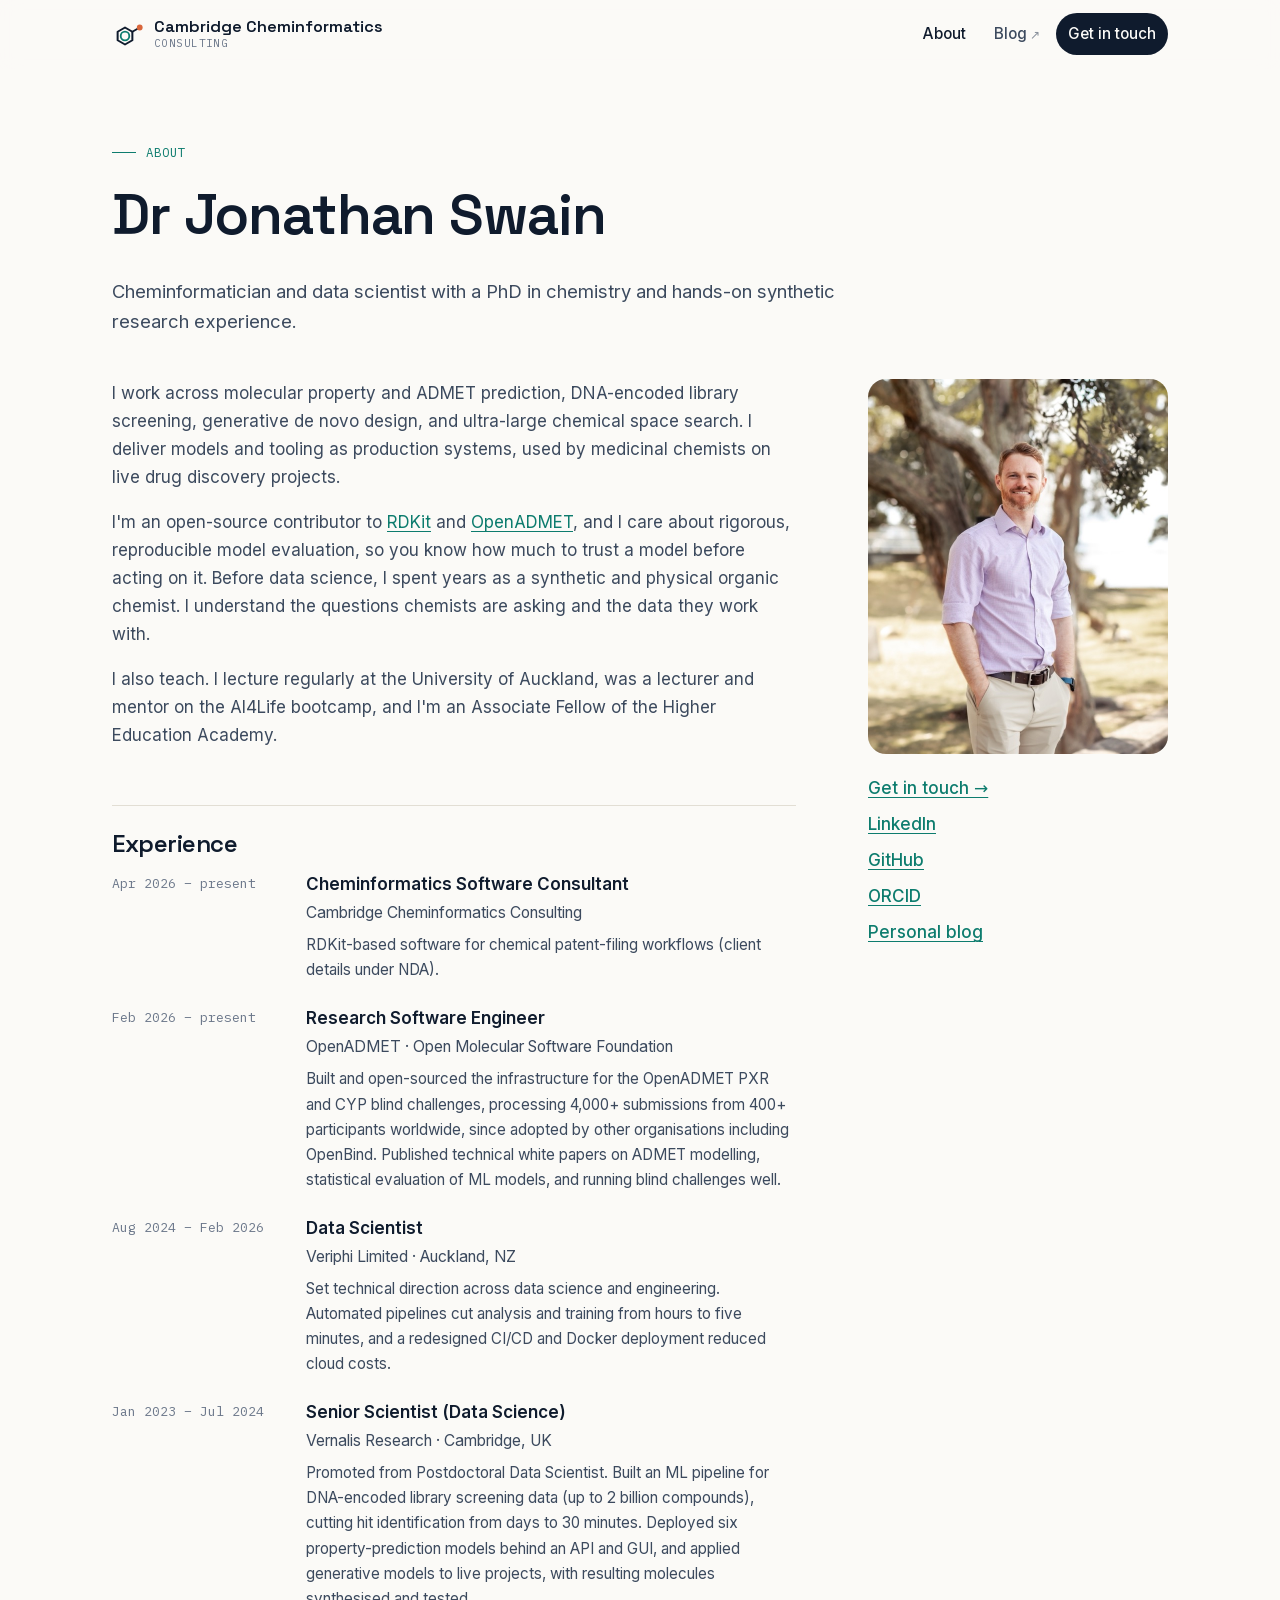
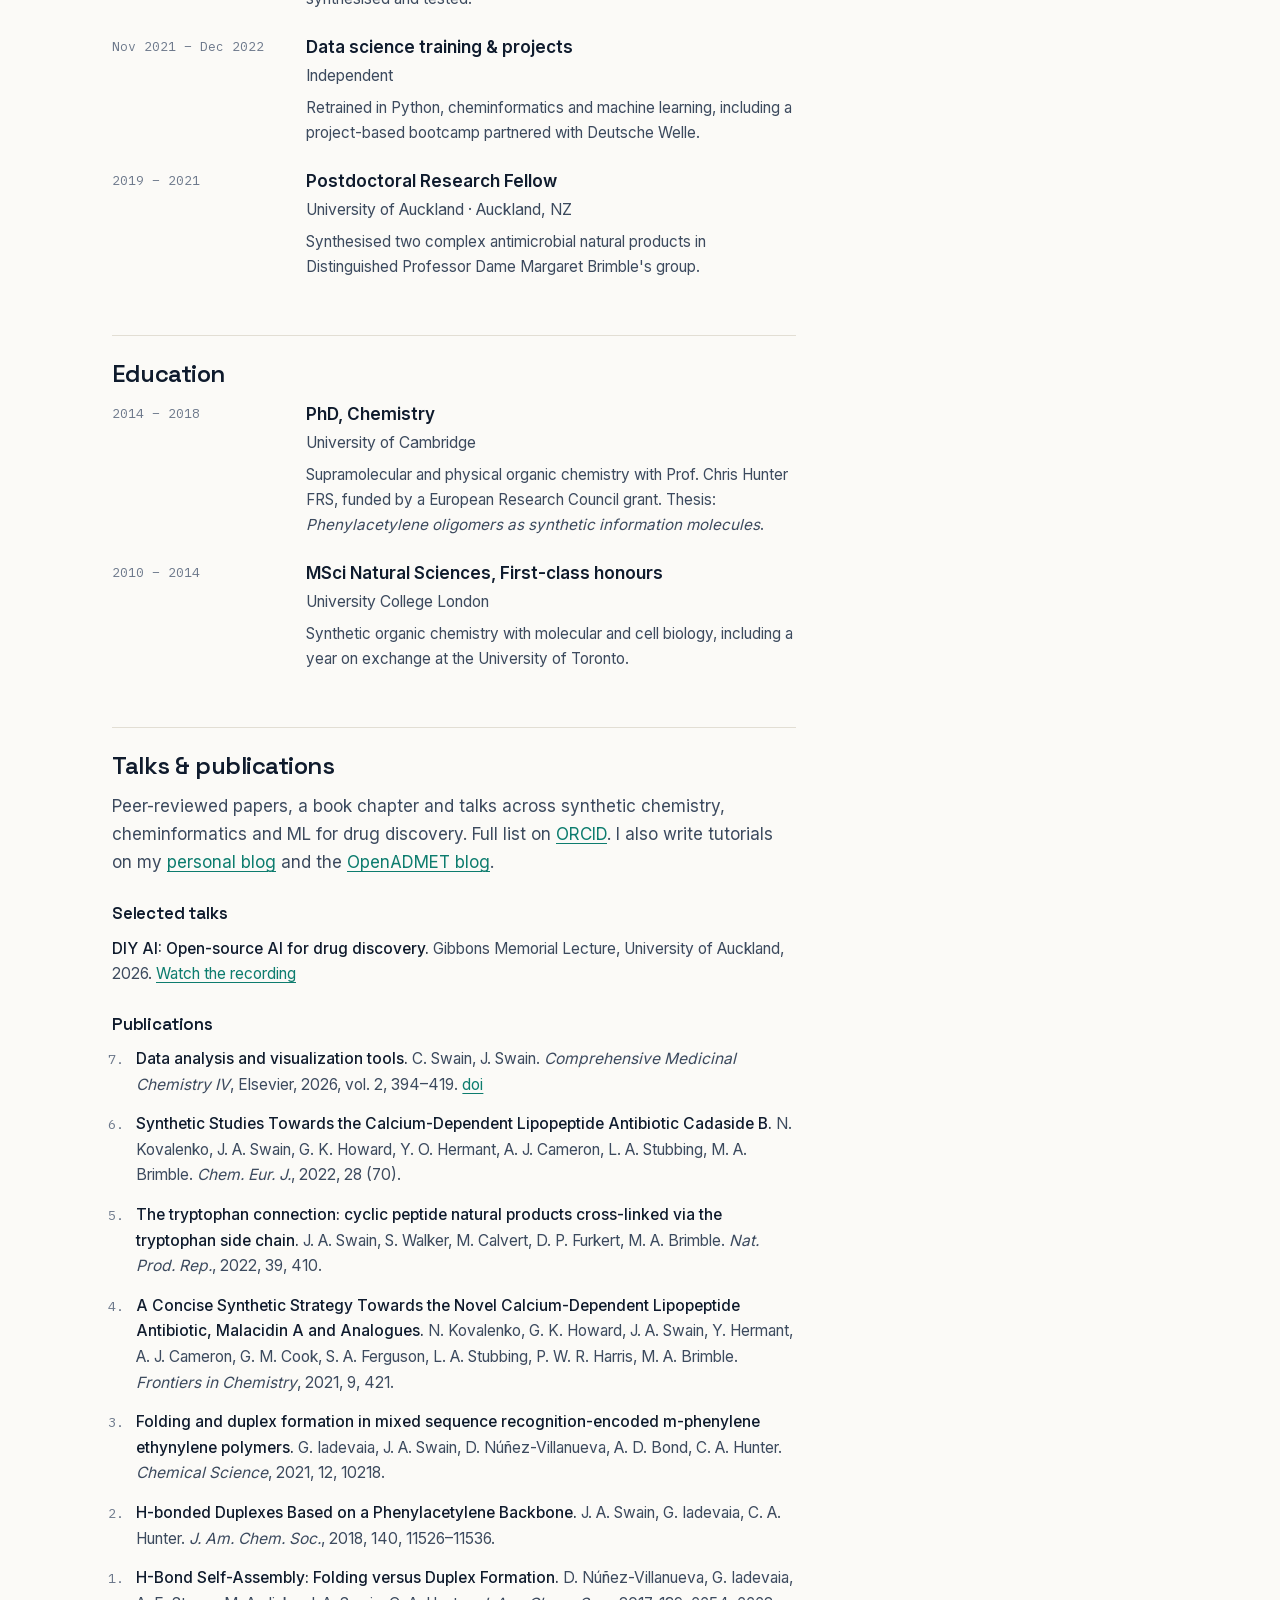
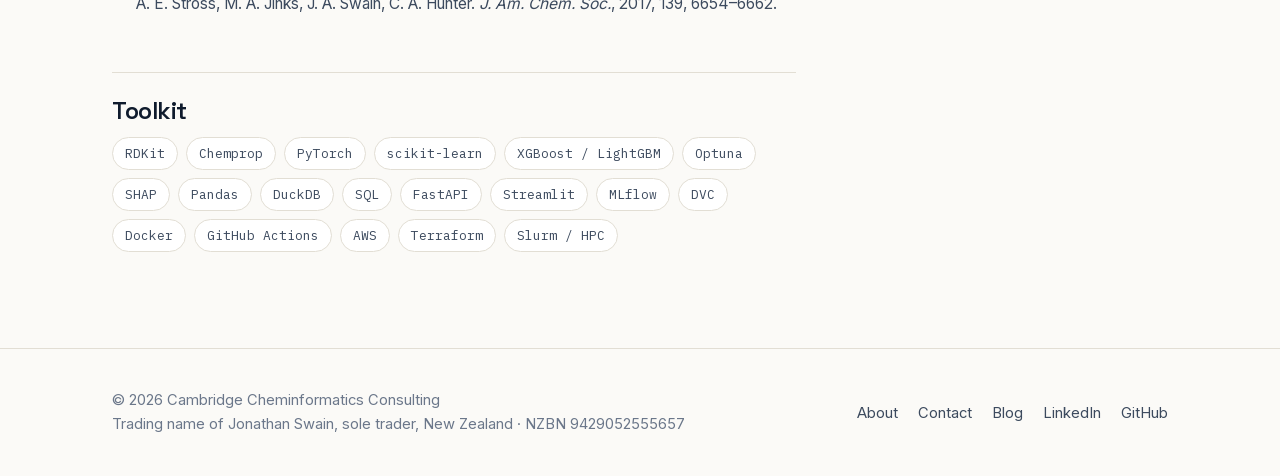
==== about/index.html @ 0f1c5efa "Static site for Cambridge Cheminformatics Consulting Replaces the WordPress.com site: home, about, c" ====
<!doctype html>
<html lang="en-GB">

<head>
  <meta charset="utf-8">
  <meta name="viewport" content="width=device-width, initial-scale=1">
  <title>About | Cambridge Cheminformatics Consulting</title>
  <meta name="description"
    content="Dr Jonathan Swain: cheminformatician and data scientist with a PhD in chemistry, working across ADMET prediction, DNA-encoded library screening, generative design and ultra-large chemical space search.">
  <link rel="canonical" href="https://cambridgecheminformatics.com/about/">
  <meta property="og:type" content="profile">
  <meta property="og:title" content="About Dr Jonathan Swain | Cambridge Cheminformatics Consulting">
  <meta property="og:url" content="https://cambridgecheminformatics.com/about/">
  <meta property="og:site_name" content="Cambridge Cheminformatics Consulting">
  <meta property="og:image" content="https://cambridgecheminformatics.com/assets/img/og-card.png">
  <meta property="og:image:width" content="1200">
  <meta property="og:image:height" content="630">
  <meta property="og:image:alt"
    content="Cambridge Cheminformatics Consulting: turning chemical data into better decisions">
  <meta name="twitter:card" content="summary_large_image">
  <meta name="theme-color" content="#fbfaf7" media="(prefers-color-scheme: light)">
  <meta name="theme-color" content="#0c1420" media="(prefers-color-scheme: dark)">
  <link rel="icon" href="../assets/img/favicon.svg" type="image/svg+xml">
  <link rel="preload" href="../assets/fonts/inter.woff2" as="font" type="font/woff2" crossorigin>
  <link rel="stylesheet" href="../assets/css/style.css">
</head>

<body>
  <a class="skip-link" href="#main">Skip to content</a>

  <header class="site-header">
    <div class="wrap">
      <a class="brand" href="../" aria-label="Cambridge Cheminformatics Consulting, home">
        <svg viewBox="0 0 32 32" aria-hidden="true">
          <path d="M13 9.5 20.36 13.75V22.25L13 26.5 5.64 22.25V13.75Z" fill="none" stroke="currentColor"
            stroke-width="2" stroke-linejoin="round" />
          <circle cx="13" cy="18" r="4.3" fill="none" stroke="#0d7c6e" stroke-width="1.8" />
          <path d="M20.36 13.75 27.72 9.5" stroke="currentColor" stroke-width="2" stroke-linecap="round" />
          <circle cx="27.72" cy="9.5" r="2.9" fill="#d9663b" />
        </svg>
        <span class="brand-text">Cambridge Cheminformatics<small>Consulting</small></span>
      </a>
      <nav class="nav" aria-label="Main">
        <a href="./" aria-current="page">About</a>
        <a class="ext" href="https://jonswain.github.io/">Blog</a>
        <a class="nav-cta" href="../contact/">Get in touch</a>
      </nav>
    </div>
  </header>

  <main id="main">
    <div class="wrap page-head">
      <span class="eyebrow">About</span>
      <h1>Dr Jonathan Swain</h1>
      <p>Cheminformatician and data scientist with a PhD in chemistry and hands-on synthetic research experience.</p>
    </div>

    <div class="wrap about-grid" style="padding-bottom:96px">
      <div class="prose">
        <p>I work across molecular property and ADMET prediction, DNA-encoded library screening, generative de novo
          design, and ultra-large chemical space search. I deliver models and tooling as production systems, used by
          medicinal chemists on live drug discovery projects.</p>
        <p>I'm an open-source contributor to <a href="https://www.rdkit.org/">RDKit</a> and <a
            href="https://openadmet.org/">OpenADMET</a>, and I care about rigorous, reproducible model evaluation, so
          you know how much to trust a model before acting on it. Before data science, I spent years as a synthetic and
          physical organic chemist. I understand the questions chemists are asking and the data they work with.</p>
        <p>I also teach. I lecture regularly at the University of Auckland, was a lecturer and mentor on the AI4Life
          bootcamp, and I'm an Associate Fellow of the Higher Education Academy.</p>

        <h2>Experience</h2>
        <ul class="timeline">
          <li><span class="when">Apr 2026 – present</span><span class="what"><strong>Cheminformatics Software
                Consultant</strong><span>Cambridge Cheminformatics Consulting</span>
              <p>RDKit-based software for chemical patent-filing workflows (client details under NDA).</p>
            </span></li>
          <li><span class="when">Feb 2026 – present</span><span class="what"><strong>Research Software
                Engineer</strong><span>OpenADMET · Open Molecular Software Foundation</span>
              <p>Built and open-sourced the infrastructure for the OpenADMET PXR and CYP blind challenges, processing
                4,000+ submissions from 400+ participants worldwide, since adopted by other organisations including
                OpenBind. Published technical white papers on ADMET modelling, statistical evaluation of ML models, and
                running blind challenges well.</p>
            </span></li>
          <li><span class="when">Aug 2024 – Feb 2026</span><span class="what"><strong>Data
                Scientist</strong><span>Veriphi Limited · Auckland, NZ</span>
              <p>Set technical direction across data science and engineering. Automated pipelines cut analysis and
                training from hours to five minutes, and a redesigned CI/CD and Docker deployment reduced cloud costs.
              </p>
            </span></li>
          <li><span class="when">Jan 2023 – Jul 2024</span><span class="what"><strong>Senior Scientist (Data
                Science)</strong><span>Vernalis Research · Cambridge, UK</span>
              <p>Promoted from Postdoctoral Data Scientist. Built an ML pipeline for DNA-encoded library screening data
                (up to 2 billion compounds), cutting hit identification from days to 30 minutes. Deployed six
                property-prediction models behind an API and GUI, and applied generative models to live projects, with
                resulting molecules synthesised and tested.</p>
            </span></li>
          <li><span class="when">Nov 2021 – Dec 2022</span><span class="what"><strong>Data science training &amp;
                projects</strong><span>Independent</span>
              <p>Retrained in Python, cheminformatics and machine learning, including a project-based bootcamp partnered
                with Deutsche Welle.</p>
            </span></li>
          <li><span class="when">2019 – 2021</span><span class="what"><strong>Postdoctoral Research
                Fellow</strong><span>University of Auckland · Auckland, NZ</span>
              <p>Synthesised two complex antimicrobial natural products in Distinguished Professor Dame Margaret
                Brimble's group.</p>
            </span></li>
        </ul>

        <h2>Education</h2>
        <ul class="timeline">
          <li><span class="when">2014 – 2018</span><span class="what"><strong>PhD, Chemistry</strong><span>University of
                Cambridge</span>
              <p>Supramolecular and physical organic chemistry with Prof. Chris Hunter FRS, funded by a European
                Research Council grant. Thesis: <i>Phenylacetylene oligomers as synthetic information molecules</i>.</p>
            </span></li>
          <li><span class="when">2010 – 2014</span><span class="what"><strong>MSci Natural Sciences, First-class
                honours</strong><span>University College London</span>
              <p>Synthetic organic chemistry with molecular and cell biology, including a year on exchange at the
                University of Toronto.</p>
            </span></li>
        </ul>



        <h2>Talks &amp; publications</h2>
        <p>Peer-reviewed papers, a book chapter and talks across synthetic chemistry, cheminformatics and ML for drug
          discovery. Full list on <a href="https://orcid.org/0000-0003-4457-1481">ORCID</a>. I also write tutorials on
          my <a href="https://jonswain.github.io/">personal blog</a> and the <a
            href="https://openadmet.ghost.io/">OpenADMET blog</a>.</p>
        <h3>Selected talks</h3>
        <ul class="pubs talks">
          <li><em>DIY AI: Open-source AI for drug discovery.</em> Gibbons Memorial Lecture, University of Auckland,
            2026. <a href="https://www.youtube.com/live/GM0GGudiSxs">Watch the recording</a></li>
        </ul>

        <h3>Publications</h3>
        <ol class="pubs" reversed>
          <li><em>Data analysis and visualization tools.</em> C. Swain, J. Swain. <i>Comprehensive Medicinal Chemistry
              IV</i>, Elsevier, 2026, vol. 2, 394–419. <a
              href="https://doi.org/10.1016/B978-0-443-29808-0.00007-8">doi</a></li>
          <li><em>Synthetic Studies Towards the Calcium-Dependent Lipopeptide Antibiotic Cadaside B.</em> N. Kovalenko,
            J. A. Swain, G. K. Howard, Y. O. Hermant, A. J. Cameron, L. A. Stubbing, M. A. Brimble. <i>Chem. Eur.
              J.</i>, 2022, 28 (70).</li>
          <li><em>The tryptophan connection: cyclic peptide natural products cross-linked via the tryptophan side
              chain.</em> J. A. Swain, S. Walker, M. Calvert, D. P. Furkert, M. A. Brimble. <i>Nat. Prod. Rep.</i>,
            2022, 39, 410.</li>
          <li><em>A Concise Synthetic Strategy Towards the Novel Calcium-Dependent Lipopeptide Antibiotic, Malacidin A
              and Analogues.</em> N. Kovalenko, G. K. Howard, J. A. Swain, Y. Hermant, A. J. Cameron, G. M. Cook, S. A.
            Ferguson, L. A. Stubbing, P. W. R. Harris, M. A. Brimble. <i>Frontiers in Chemistry</i>, 2021, 9, 421.</li>
          <li><em>Folding and duplex formation in mixed sequence recognition-encoded m-phenylene ethynylene
              polymers.</em> G. Iadevaia, J. A. Swain, D. Núñez-Villanueva, A. D. Bond, C. A. Hunter. <i>Chemical
              Science</i>, 2021, 12, 10218.</li>
          <li><em>H-bonded Duplexes Based on a Phenylacetylene Backbone.</em> J. A. Swain, G. Iadevaia, C. A. Hunter.
            <i>J. Am. Chem. Soc.</i>, 2018, 140, 11526–11536.
          </li>
          <li><em>H-Bond Self-Assembly: Folding versus Duplex Formation.</em> D. Núñez-Villanueva, G. Iadevaia, A. E.
            Stross, M. A. Jinks, J. A. Swain, C. A. Hunter. <i>J. Am. Chem. Soc.</i>, 2017, 139, 6654–6662.</li>
        </ol>
        <h2>Toolkit</h2>
        <ul class="chips">
          <li>RDKit</li>
          <li>Chemprop</li>
          <li>PyTorch</li>
          <li>scikit-learn</li>
          <li>XGBoost / LightGBM</li>
          <li>Optuna</li>
          <li>SHAP</li>
          <li>Pandas</li>
          <li>DuckDB</li>
          <li>SQL</li>
          <li>FastAPI</li>
          <li>Streamlit</li>
          <li>MLflow</li>
          <li>DVC</li>
          <li>Docker</li>
          <li>GitHub Actions</li>
          <li>AWS</li>
          <li>Terraform</li>
          <li>Slurm / HPC</li>
        </ul>
      </div>

      <aside>
        <img src="../assets/img/jon-portrait.jpg" alt="Dr Jonathan Swain" width="300" height="375">
        <ul>
          <li><a href="../contact/">Get in touch →</a></li>
          <li><a href="https://www.linkedin.com/in/jonathan-swain/">LinkedIn</a></li>
          <li><a href="https://github.com/jonswain">GitHub</a></li>
          <li><a href="https://orcid.org/0000-0003-4457-1481">ORCID</a></li>
          <li><a href="https://jonswain.github.io/">Personal blog</a></li>
        </ul>
      </aside>
    </div>
  </main>

  <footer class="site-footer">
    <div class="wrap">
      <p class="legal">© <span data-year>2026</span> Cambridge Cheminformatics Consulting<br>
        Trading name of Jonathan Swain, sole trader, New Zealand · NZBN 9429052555657</p>
      <nav aria-label="Footer">
        <a href="./">About</a>
        <a href="../contact/">Contact</a>
        <a href="https://jonswain.github.io/">Blog</a>
        <a href="https://www.linkedin.com/in/jonathan-swain/">LinkedIn</a>
        <a href="https://github.com/jonswain">GitHub</a>
      </nav>
    </div>
  </footer>

  <script src="../assets/js/main.js" defer></script>
</body>

</html>
---- assets/css/style.css ----
/* Cambridge Cheminformatics Consulting — site styles */

/* Self-hosted fonts (SIL Open Font License), Latin subset */
@font-face { font-family: "Inter"; font-style: normal; font-weight: 400 600; font-display: swap; src: url("../fonts/inter.woff2") format("woff2"); unicode-range: U+0000-00FF, U+0131, U+0152-0153, U+02BB-02BC, U+02C6, U+02DA, U+02DC, U+0304, U+0308, U+0329, U+2000-206F, U+20AC, U+2122, U+2191, U+2193, U+2212, U+2215, U+FEFF, U+FFFD; }
@font-face { font-family: "Space Grotesk"; font-style: normal; font-weight: 500 600; font-display: swap; src: url("../fonts/space-grotesk.woff2") format("woff2"); unicode-range: U+0000-00FF, U+0131, U+0152-0153, U+02BB-02BC, U+02C6, U+02DA, U+02DC, U+0304, U+0308, U+0329, U+2000-206F, U+20AC, U+2122, U+2191, U+2193, U+2212, U+2215, U+FEFF, U+FFFD; }
@font-face { font-family: "IBM Plex Mono"; font-style: normal; font-weight: 400; font-display: swap; src: url("../fonts/ibm-plex-mono-400.woff2") format("woff2"); unicode-range: U+0000-00FF, U+0131, U+0152-0153, U+02BB-02BC, U+02C6, U+02DA, U+02DC, U+0304, U+0308, U+0329, U+2000-206F, U+20AC, U+2122, U+2191, U+2193, U+2212, U+2215, U+FEFF, U+FFFD; }

:root {
  --bg: #fbfaf7;
  --bg-alt: #f2f0ea;
  --surface: #ffffff;
  --ink: #0f1b2d;
  --ink-soft: #3c4a5e;
  --muted: #6b778a;
  --line: #e2ded4;
  --accent: #0d7c6e;
  --accent-strong: #0a5f55;
  --accent-soft: #dff1ec;
  --warm: #d9663b;
  --mol-c: #2f3d52;
  --mol-bond: #8794a6;
  --radius: 14px;
  --shadow: 0 1px 2px rgba(15, 27, 45, .04), 0 8px 24px rgba(15, 27, 45, .06);
  --max: 1120px;
  --font-head: "Space Grotesk", ui-sans-serif, system-ui, sans-serif;
  --font-body: "Inter", ui-sans-serif, system-ui, -apple-system, "Segoe UI", sans-serif;
  --font-mono: "IBM Plex Mono", ui-monospace, SFMono-Regular, Menlo, monospace;
  color-scheme: light;
}

@media (prefers-color-scheme: dark) {
  :root {
    --bg: #0c1420;
    --bg-alt: #111b2a;
    --surface: #152133;
    --ink: #eef2f6;
    --ink-soft: #c2cbd6;
    --muted: #8d9aab;
    --line: #233247;
    --accent: #3cc5b0;
    --accent-strong: #6ad8c6;
    --accent-soft: #123a37;
    --warm: #f08a5d;
    --mol-c: #c3cedb;
    --mol-bond: #5d6b80;
    --shadow: 0 1px 2px rgba(0, 0, 0, .3), 0 8px 24px rgba(0, 0, 0, .25);
    color-scheme: dark;
  }
}

*, *::before, *::after { box-sizing: border-box; }

html { scroll-behavior: smooth; -webkit-text-size-adjust: 100%; }

body {
  margin: 0;
  background: var(--bg);
  color: var(--ink);
  font-family: var(--font-body);
  font-size: 1.0625rem;
  line-height: 1.65;
  -webkit-font-smoothing: antialiased;
}

img { max-width: 100%; height: auto; display: block; }

a { color: var(--accent); text-decoration-thickness: 1px; text-underline-offset: 3px; }
a:hover { color: var(--accent-strong); }

h1, h2, h3 {
  font-family: var(--font-head);
  line-height: 1.15;
  letter-spacing: -0.02em;
  margin: 0 0 .5em;
  font-weight: 600;
}
h1 { font-size: clamp(2.2rem, 5vw, 3.6rem); }
h2 { font-size: clamp(1.7rem, 3.2vw, 2.4rem); }
h3 { font-size: 1.2rem; letter-spacing: -0.01em; }
p { margin: 0 0 1em; }

.wrap { max-width: var(--max); margin: 0 auto; padding: 0 16px; }
@media (min-width: 720px) { .wrap { padding: 0 32px; } }

.skip-link {
  position: absolute; left: -999px; top: 8px;
  background: var(--ink); color: var(--bg); padding: 8px 14px; border-radius: 8px; z-index: 100;
}
.skip-link:focus { left: 8px; }

:focus-visible { outline: 2px solid var(--accent); outline-offset: 3px; border-radius: 4px; }

/* ---------- Header ---------- */
.site-header {
  position: sticky; top: 0; z-index: 50;
  background: color-mix(in srgb, var(--bg) 85%, transparent);
  backdrop-filter: saturate(150%) blur(10px);
  -webkit-backdrop-filter: saturate(150%) blur(10px);
  border-bottom: 1px solid transparent;
  transition: border-color .2s;
}
.site-header.scrolled { border-bottom-color: var(--line); }
.site-header .wrap {
  display: flex; align-items: center; justify-content: space-between; gap: 16px;
  min-height: 68px;
}
.brand {
  display: flex; align-items: center; gap: 10px;
  color: var(--ink); text-decoration: none;
  font-family: var(--font-head); font-weight: 600; font-size: 1.02rem; line-height: 1.1;
}
.brand:hover { color: var(--ink); }
.brand svg { width: 32px; height: 32px; flex: none; }
.brand small { display: block; font-family: var(--font-mono); font-weight: 400; font-size: .68rem; color: var(--muted); letter-spacing: .04em; text-transform: uppercase; margin-top: 2px; }

.nav { display: flex; align-items: center; gap: 4px; }
.nav a {
  color: var(--ink-soft); text-decoration: none; font-size: .95rem; font-weight: 500;
  padding: 8px 12px; border-radius: 999px;
}
.nav a:hover { color: var(--ink); background: var(--bg-alt); }
.nav a[aria-current="page"] { color: var(--ink); }
.nav .nav-cta, .nav .nav-cta[aria-current] { background: var(--ink); color: var(--bg); }
.nav .nav-cta:hover { background: var(--accent); color: #fff; }
.nav .ext::after { content: "↗"; font-size: .8em; margin-left: 3px; opacity: .6; }

@media (max-width: 560px) {
  .brand-text { display: none; }
  .nav a { padding: 8px 10px; font-size: .9rem; }
}

/* ---------- Buttons ---------- */
.btn {
  display: inline-flex; align-items: center; gap: 8px;
  padding: 12px 22px; border-radius: 999px;
  font-weight: 600; font-size: .98rem; text-decoration: none;
  border: 1px solid transparent; transition: transform .15s, background .15s, color .15s, border-color .15s;
}
.btn:hover { transform: translateY(-1px); }
.btn-primary { background: var(--accent); color: #fff; }
.btn-primary:hover { background: var(--accent-strong); color: #fff; }
@media (prefers-color-scheme: dark) {
  .btn-primary, .btn-primary:hover { color: #06201c; }
}
.btn-ghost { border-color: var(--line); color: var(--ink); background: var(--surface); }
.btn-ghost:hover { border-color: var(--ink-soft); color: var(--ink); }
.btn svg { width: 18px; height: 18px; }

/* ---------- Hero ---------- */
.hero { padding: 56px 0 72px; overflow: hidden; }
.hero .wrap { display: grid; gap: 40px; align-items: center; }
@media (min-width: 900px) {
  .hero { padding: 88px 0 104px; }
  .hero .wrap { grid-template-columns: 1.05fr .95fr; }
}
.eyebrow {
  font-family: var(--font-mono); font-size: .78rem; letter-spacing: .08em; text-transform: uppercase;
  color: var(--accent); margin-bottom: 18px; display: inline-flex; align-items: center; gap: 10px;
}
.eyebrow::before { content: ""; width: 24px; height: 1px; background: currentColor; }
.hero h1 em { font-style: normal; color: var(--accent); }
.hero .lede { font-size: 1.18rem; color: var(--ink-soft); max-width: 36em; }
.hero .actions { display: flex; flex-wrap: wrap; gap: 12px; margin-top: 28px; }
.hero .byline {
  margin-top: 36px; display: flex; align-items: center; gap: 12px; color: var(--muted); font-size: .95rem;
}
.hero .byline img { width: 44px; height: 44px; border-radius: 50%; object-fit: cover; }
.hero .byline strong { color: var(--ink); font-weight: 600; display: block; }

.hero-art { width: 100%; max-width: 580px; justify-self: center; }
.hero-art svg { width: 100%; height: auto; overflow: visible; }
.hero-art .bond { stroke: var(--mol-bond); stroke-width: 8; stroke-linecap: round; }
.hero-art .bond.dbl { stroke-width: 5; }
.hero-art .atom { stroke: var(--bg); stroke-width: 3.5; }
.hero-art .a-C { fill: var(--mol-c); }
.hero-art .a-N { fill: var(--accent); }
.hero-art .a-O { fill: var(--warm); }
.hero-art .bit { fill: var(--accent); animation: twinkle 6s ease-in-out var(--d) infinite; }
.hero-art .bit.hi { fill: var(--warm); }
@keyframes twinkle {
  0%, 100% { fill-opacity: 1; }
  50% { fill-opacity: .35; }
}
@media (prefers-reduced-motion: reduce) {
  .hero-art .bit { animation: none; }
  html { scroll-behavior: auto; }
}
@media (max-width: 899px) { .hero-art { max-width: 340px; order: -1; } }

/* ---------- Sections ---------- */
section { padding: 80px 0; }
.section-alt { background: var(--bg-alt); }
.section-head { max-width: 46em; margin-bottom: 44px; }
.section-head p { color: var(--ink-soft); font-size: 1.08rem; }
.kicker {
  font-family: var(--font-mono); font-size: .75rem; letter-spacing: .08em; text-transform: uppercase;
  color: var(--muted); margin-bottom: 10px; display: block;
}

/* Services */
.services { display: grid; gap: 18px; grid-template-columns: 1fr; }
@media (min-width: 640px) { .services { grid-template-columns: repeat(2, 1fr); } }
@media (min-width: 980px) { .services { grid-template-columns: repeat(3, 1fr); } }
.card {
  background: var(--surface); border: 1px solid var(--line); border-radius: var(--radius);
  padding: 28px; box-shadow: var(--shadow);
  transition: transform .2s, border-color .2s;
}
.card:hover { transform: translateY(-3px); border-color: color-mix(in srgb, var(--accent) 40%, var(--line)); }
.card p { color: var(--ink-soft); margin: 0; font-size: 1rem; }
.icon {
  width: 46px; height: 46px; border-radius: 12px; display: grid; place-items: center;
  background: var(--accent-soft); color: var(--accent); margin-bottom: 18px;
}
.icon svg { width: 24px; height: 24px; fill: none; stroke: currentColor; stroke-width: 1.8; stroke-linecap: round; stroke-linejoin: round; }
.card-cta {
  display: flex; flex-direction: column; justify-content: center; align-items: flex-start;
  background: var(--ink); color: var(--bg); border-color: var(--ink);
}
.card-cta h3 { color: var(--bg); }
.card-cta p { color: color-mix(in srgb, var(--bg) 75%, transparent); margin-bottom: 20px; }

/* Intro / about teaser */
.intro { display: grid; gap: 40px; align-items: center; }
@media (min-width: 860px) { .intro { grid-template-columns: 340px 1fr; gap: 64px; } }
.portrait { position: relative; max-width: 340px; }
.portrait img { border-radius: 20px; aspect-ratio: 1; object-fit: cover; width: 100%; position: relative; z-index: 1; }
.intro p { color: var(--ink-soft); }
.stats { display: flex; flex-wrap: wrap; gap: 28px 40px; margin: 28px 0 32px; padding: 0; list-style: none; }
.stats li { font-size: .9rem; color: var(--muted); }
.stats strong { display: block; font-family: var(--font-head); font-size: 1.6rem; color: var(--ink); font-weight: 600; letter-spacing: -0.02em; }

/* Posts */
.posts { display: grid; gap: 18px; grid-template-columns: 1fr; list-style: none; padding: 0; margin: 0; }
@media (min-width: 860px) { .posts { grid-template-columns: repeat(3, 1fr); } }
.post a {
  display: flex; flex-direction: column; height: 100%;
  background: var(--surface); border: 1px solid var(--line); border-radius: var(--radius);
  padding: 24px; text-decoration: none; color: inherit; transition: transform .2s, border-color .2s;
}
.post a:hover { transform: translateY(-3px); border-color: color-mix(in srgb, var(--accent) 40%, var(--line)); }
.post time { font-family: var(--font-mono); font-size: .75rem; color: var(--muted); letter-spacing: .04em; }
.post h3 { margin: 10px 0 10px; font-size: 1.12rem; color: var(--ink); }
.post p { color: var(--ink-soft); font-size: .96rem; margin: 0 0 16px; }
.post .more { margin-top: auto; color: var(--accent); font-weight: 600; font-size: .92rem; }
.section-foot { margin-top: 32px; }

/* CTA band */
.cta-band { padding: 0 0 88px; }
.cta-band .box {
  background: var(--ink); color: var(--bg); border-radius: 24px; padding: 48px 28px;
  display: grid; gap: 24px; align-items: center; position: relative; overflow: hidden;
}
@media (min-width: 760px) { .cta-band .box { grid-template-columns: 1fr auto; padding: 56px 56px; } }
.cta-band h2 { color: var(--bg); margin-bottom: .3em; }
.cta-band p { color: color-mix(in srgb, var(--bg) 75%, transparent); margin: 0; max-width: 36em; }
.cta-band .box::after {
  content: ""; position: absolute; right: -60px; top: -60px; width: 220px; height: 220px;
  background: radial-gradient(circle, color-mix(in srgb, var(--accent) 45%, transparent) 0 2px, transparent 3px) 0 0 / 22px 22px;
  opacity: .5; pointer-events: none;
}

/* ---------- Page header (inner pages) ---------- */
.page-head { padding-top: 64px; padding-bottom: 24px; }
.page-head p { font-size: 1.15rem; color: var(--ink-soft); max-width: 40em; }

/* About */
.about-grid { display: grid; gap: 40px; }
@media (min-width: 900px) { .about-grid { grid-template-columns: 1fr 300px; gap: 72px; align-items: start; } }
.about-grid aside { order: -1; }
@media (min-width: 900px) { .about-grid aside { order: 0; position: sticky; top: 100px; } }
.about-grid aside img { border-radius: 18px; max-width: 300px; width: 100%; aspect-ratio: 4 / 5; object-fit: cover; }
.about-grid aside ul { list-style: none; padding: 0; margin: 20px 0 0; display: grid; gap: 8px; }
.about-grid aside a { font-weight: 500; }
.prose p { color: var(--ink-soft); }
.prose h2 { font-size: 1.5rem; margin-top: 56px; padding-top: 24px; border-top: 1px solid var(--line); }

.timeline { list-style: none; padding: 0; margin: 0; display: grid; gap: 22px; }
.timeline li { display: grid; gap: 2px 24px; }
@media (min-width: 640px) { .timeline li { grid-template-columns: 170px 1fr; } }
.timeline .when { font-family: var(--font-mono); font-size: .82rem; color: var(--muted); padding-top: 3px; }
.timeline .what strong { display: block; color: var(--ink); font-weight: 600; }
.timeline .what span { color: var(--ink-soft); font-size: .98rem; }
.timeline .what p { margin: 6px 0 0; font-size: .95rem; color: var(--ink-soft); }
.chips { list-style: none; padding: 0; margin: 0; display: flex; flex-wrap: wrap; gap: 8px; }
.chips li { font-family: var(--font-mono); font-size: .8rem; padding: 5px 12px; border-radius: 999px; background: var(--surface); border: 1px solid var(--line); color: var(--ink-soft); }
.prose .stats { margin: 32px 0 0; }

.prose h3 { font-size: 1.05rem; margin: 28px 0 12px; }
.pubs.talks { list-style: none; padding-left: 0; }
.pubs.talks li { padding-left: 0; }
.pubs { padding-left: 1.2em; margin: 0; display: grid; gap: 14px; }
.pubs li { color: var(--ink-soft); font-size: .97rem; padding-left: 4px; }
.pubs li::marker { color: var(--muted); font-family: var(--font-mono); font-size: .85rem; }
.pubs em { color: var(--ink); font-style: normal; font-weight: 500; }

/* Contact */
.contact-grid { display: grid; gap: 18px; grid-template-columns: 1fr; padding-bottom: 96px; }
@media (min-width: 760px) { .contact-grid { grid-template-columns: 1.7fr 1fr 1fr; } }
.contact-card { display: flex; flex-direction: column; gap: 6px; }
.contact-card .label { font-family: var(--font-mono); font-size: .75rem; text-transform: uppercase; letter-spacing: .08em; color: var(--muted); }
.contact-card a.big { font-family: var(--font-head); font-size: 1.25rem; font-weight: 600; text-decoration: none; overflow-wrap: normal; word-break: normal; }
.contact-card.primary { background: var(--ink); border-color: var(--ink); }
.contact-card.primary .label { color: color-mix(in srgb, var(--bg) 60%, transparent); }
.contact-card.primary a.big { color: var(--accent); font-size: 1.15rem; }
@media (max-width: 420px) { .contact-card.primary a.big { font-size: 1.02rem; } }
.contact-card.primary p { color: color-mix(in srgb, var(--bg) 75%, transparent); }
.contact-card p { font-size: .95rem; }

/* ---------- Footer ---------- */
.site-footer { border-top: 1px solid var(--line); padding: 40px 0; color: var(--muted); font-size: .92rem; }
.site-footer .wrap { display: flex; flex-wrap: wrap; justify-content: space-between; gap: 20px; align-items: center; }
.site-footer nav { display: flex; flex-wrap: wrap; gap: 6px 20px; }
.site-footer a { color: var(--ink-soft); text-decoration: none; }
.site-footer a:hover { color: var(--accent); }
.site-footer .legal { margin: 0; line-height: 1.6; }

/* 404 */
.notfound { min-height: 60vh; display: grid; place-items: center; text-align: center; padding-top: 80px; padding-bottom: 80px; }
.notfound code { font-family: var(--font-mono); color: var(--accent); }
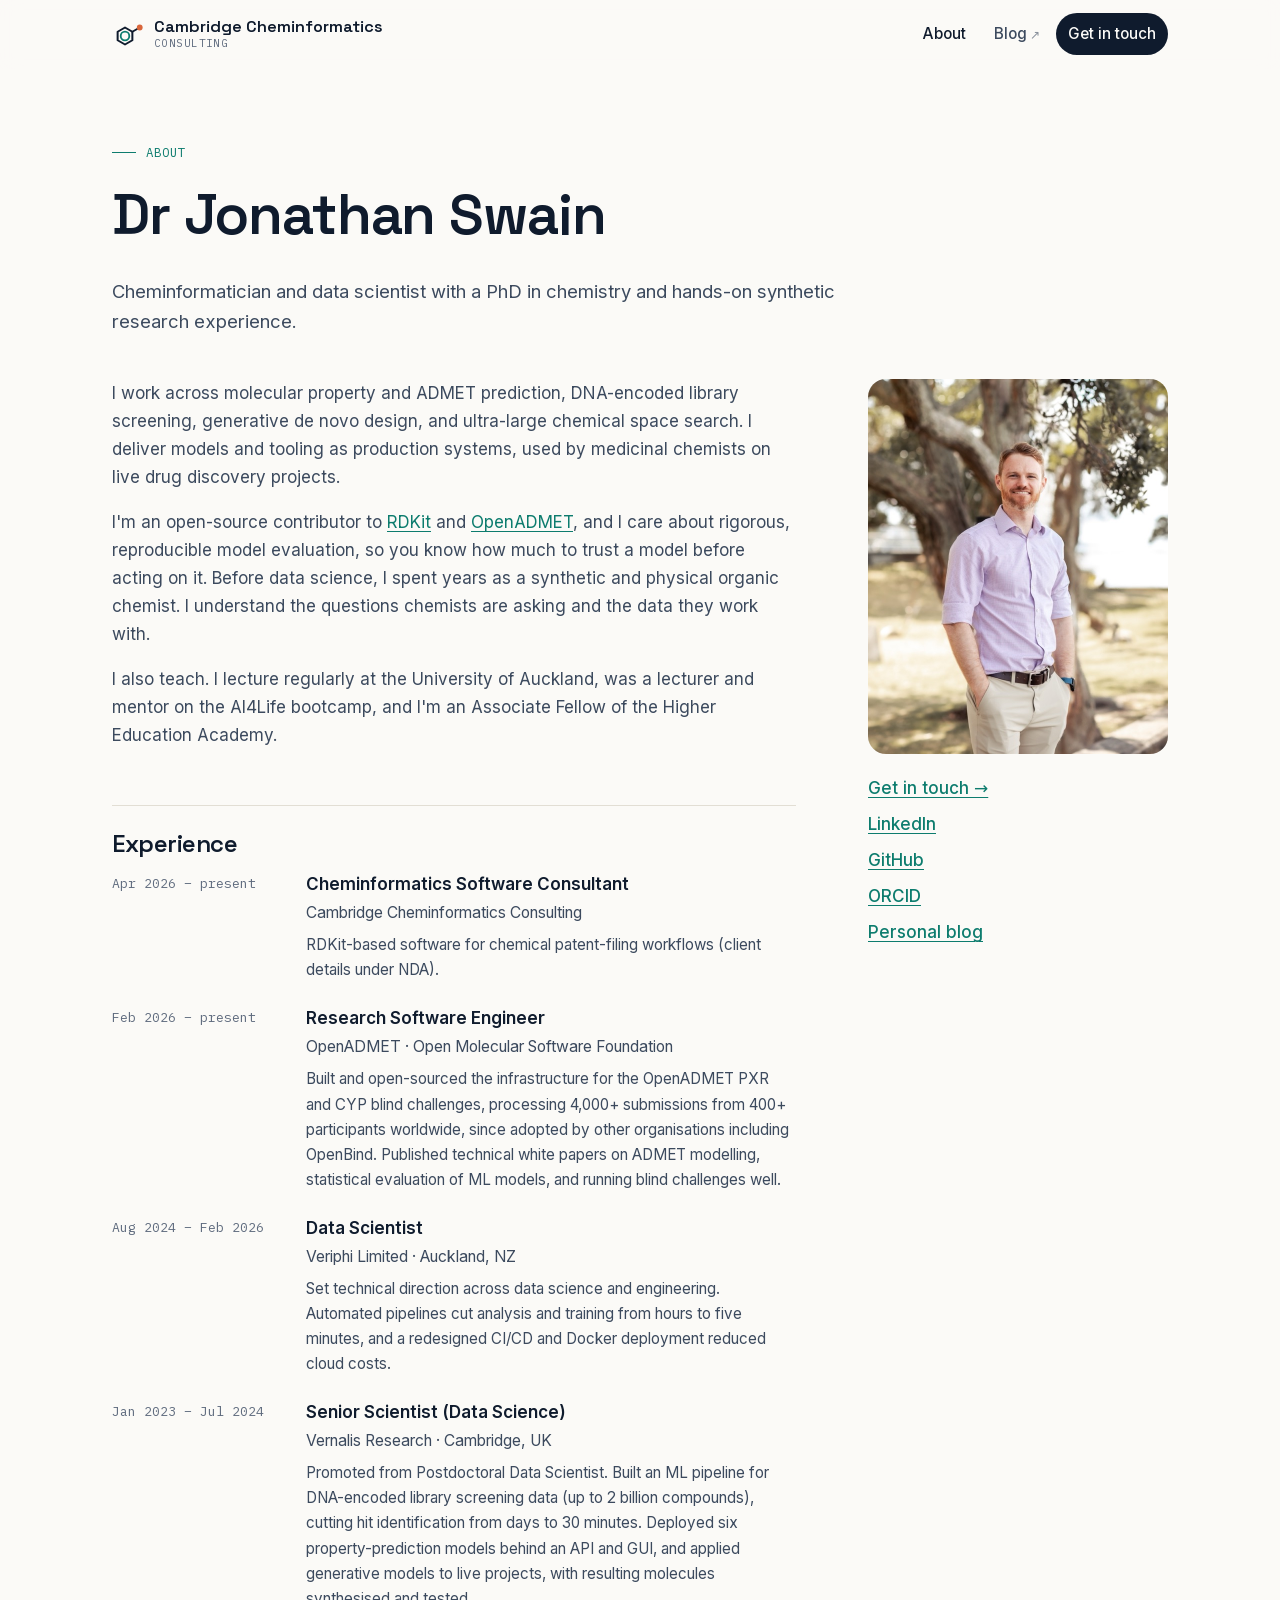
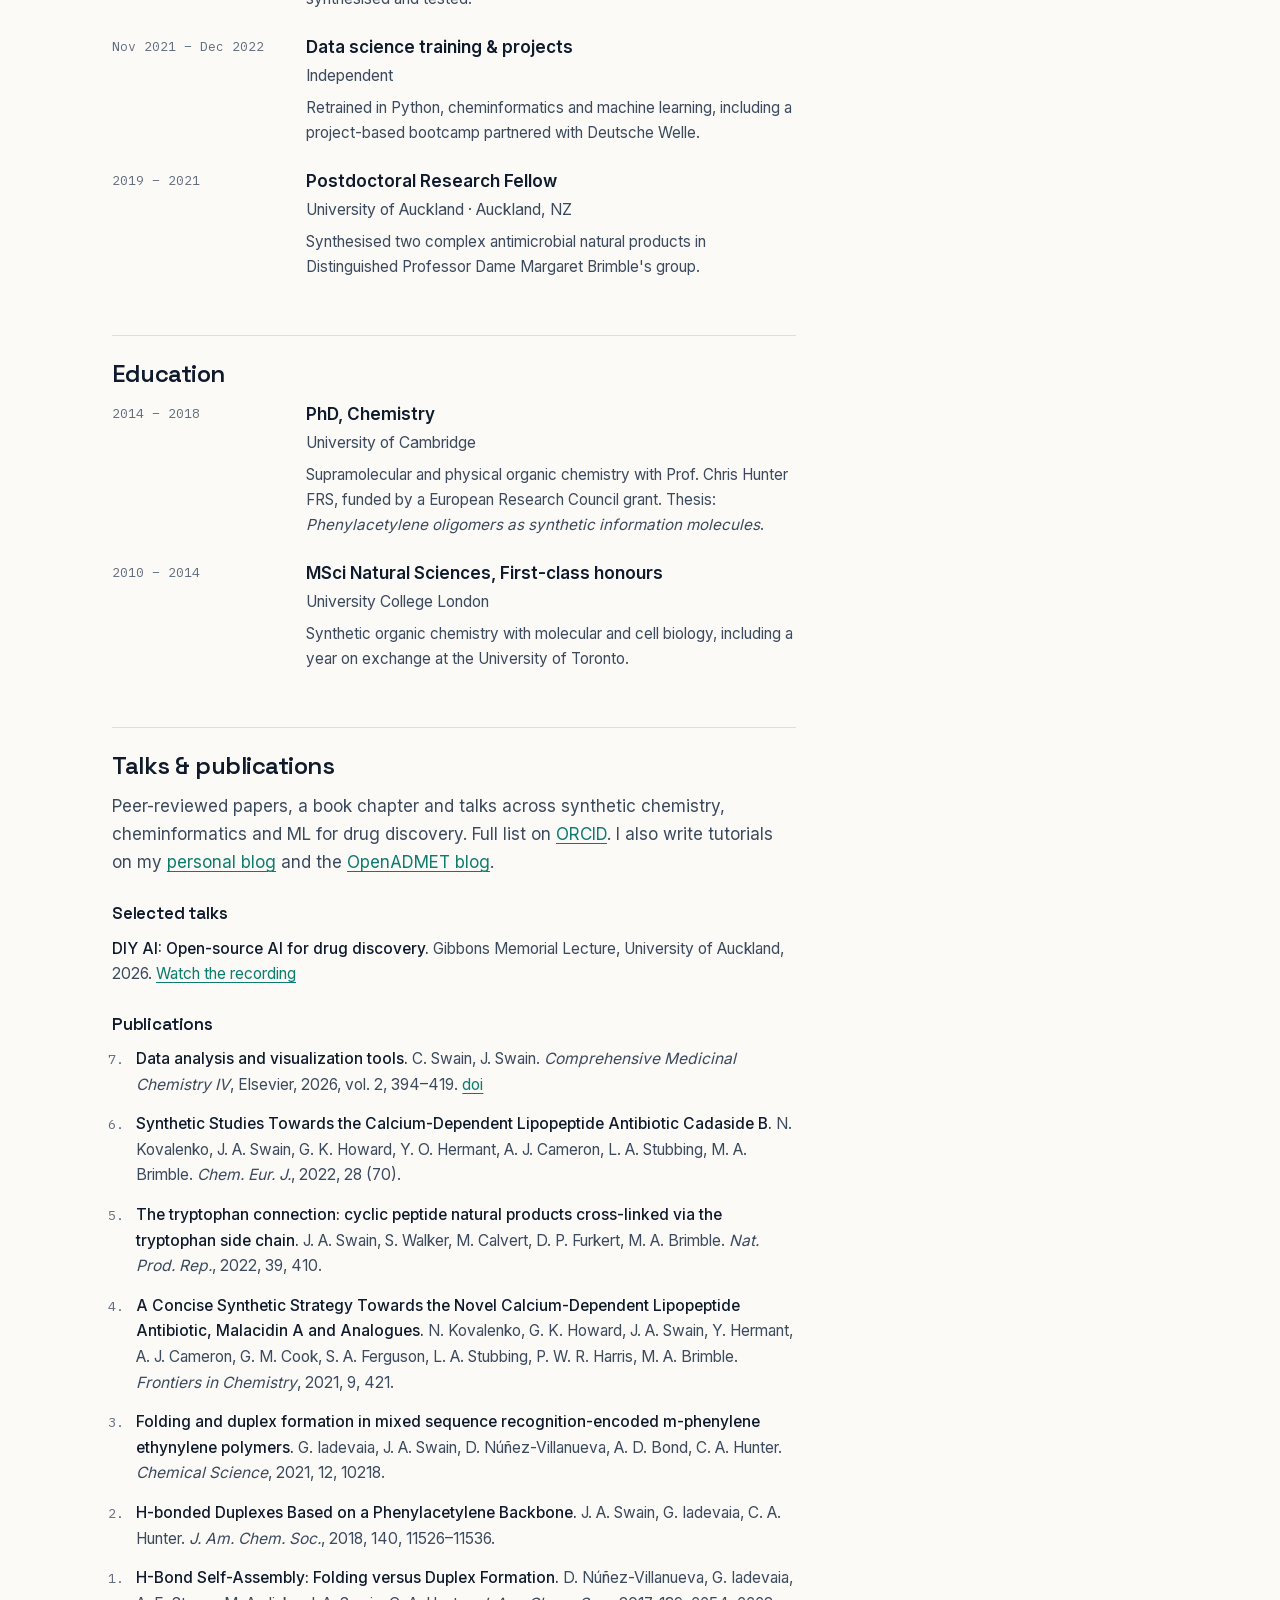
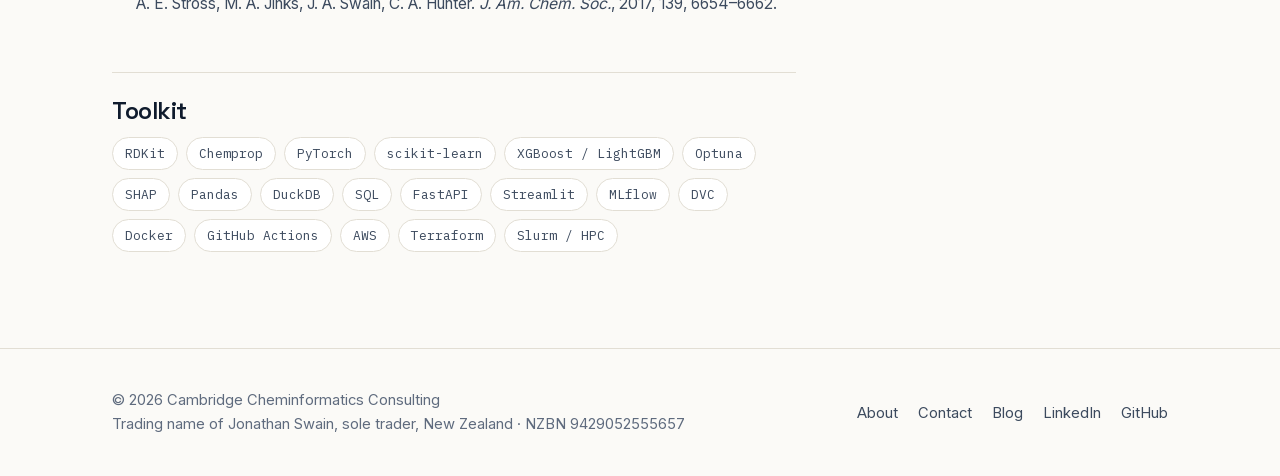
==== commit e2ae3f6f: "Add Cloudflare Web Analytics beacon Co-Authored-By: Claude Opus 5.5 <noreply@anthropic.com>" ====
--- a/about/index.html
+++ b/about/index.html
@@ -207,6 +207,7 @@
   </footer>
 
   <script src="../assets/js/main.js" defer></script>
+  <!-- Cloudflare Web Analytics --><script type='module' src='https://static.cloudflareinsights.com/beacon.min.js' data-cf-beacon='{"token": "aa5a878d3db4446e9f86eaf2953f493a"}'></script><!-- End Cloudflare Web Analytics -->
 </body>
 
 </html>
--- a/assets/css/style.css
+++ b/assets/css/style.css
@@ -11,7 +11,7 @@
   --surface: #ffffff;
   --ink: #0f1b2d;
   --ink-soft: #3c4a5e;
-  --muted: #6b778a;
+  --muted: #5f6b7e;
   --line: #e2ded4;
   --accent: #0d7c6e;
   --accent-strong: #0a5f55;
